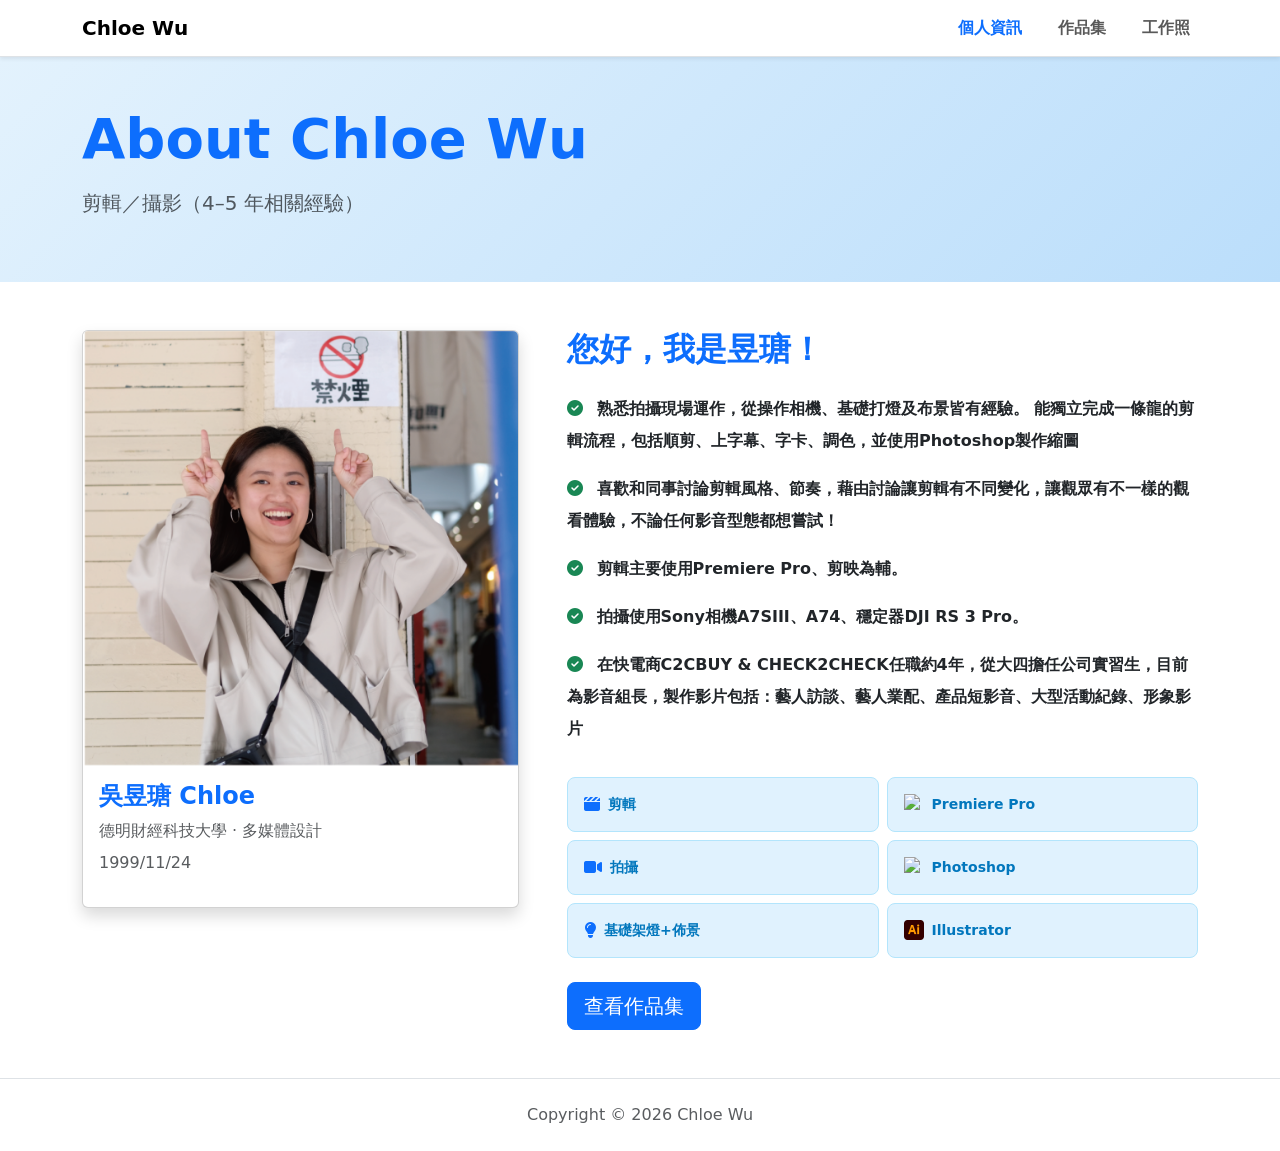
==== index.html @ f88873b4 "init" ====
<!DOCTYPE html>
<html lang="zh-Hant-TW">
    <head>
        <meta charset="UTF-8" />
        <meta name="viewport" content="width=device-width, initial-scale=1" />
        <title>Chloe Wu | 個人資訊</title>
        <!-- Bootstrap CSS -->
        <link href="https://cdn.jsdelivr.net/npm/bootstrap@5.3.3/dist/css/bootstrap.min.css" rel="stylesheet" integrity="sha384-QWTKZyjpPEjISv5WaRU9OFeRpok6YctnYmDr5pNlyT2bRjXh0JMhjY6hW+ALEwIH" crossorigin="anonymous">
        <!-- Font Awesome Icons -->
        <link href="https://cdnjs.cloudflare.com/ajax/libs/font-awesome/6.5.2/css/all.min.css" rel="stylesheet" />
        <!-- 自定義樣式 -->
        <link rel="stylesheet" href="style.css">
        <style>
            .skill-badge {
                background-color: #e0f2fe;
                border: 1px solid #b3e5fc;
                color: #0277bd;
            }
            .profile-img {
                aspect-ratio: 1;
                object-fit: cover;
            }
            .hero-bg {
                background: linear-gradient(135deg, #e3f2fd 0%, #bbdefb 100%);
            }
        </style>
        <meta name="description" content="Chloe Wu 個人網站 - 個人介紹、作品集與工作照" />
    </head>
    <body class="text-dark">
        <nav class="navbar navbar-expand-lg navbar-light bg-white border-bottom sticky-top shadow-sm">
            <div class="container">
                <a class="navbar-brand fw-semibold" href="./index.html">Chloe Wu</a>
                <button
                    class="navbar-toggler"
                    type="button"
                    data-bs-toggle="collapse"
                    data-bs-target="#navbarSupportedContent"
                    aria-controls="navbarSupportedContent"
                    aria-expanded="false"
                    aria-label="Toggle navigation"
                >
                    <span class="navbar-toggler-icon"></span>
                </button>
                <div class="collapse navbar-collapse" id="navbarSupportedContent">
                    <ul class="navbar-nav ms-auto mb-2 mb-lg-0">
                        <li class="nav-item"><a class="nav-link active" href="./index.html">個人資訊</a></li>
                        <li class="nav-item"><a class="nav-link" href="./portfolio.html">作品集</a></li>
                        <li class="nav-item"><a class="nav-link" href="./photos.html">工作照</a></li>
                    </ul>
                </div>
            </div>
        </nav>

        <!-- 頁首區塊 -->
        <header class="hero-bg">
            <div class="container">
                <div class="py-5">
                    <h1 class="display-4 fw-bold text-primary mb-3">
                        About Chloe Wu
                    </h1>
                    <p class="lead text-muted" style="font-weight: 400;">
                        剪輯／攝影（4–5 年相關經驗）
                    </p>
                </div>
            </div>
        </header>

        <!-- 主要內容：個人資訊 -->
        <main class="container">
            <section class="py-5">
                <div class="row g-5">
                    <!-- 左側：照片 + 基本資料 -->
                    <aside class="col-lg-5">
                        <div class="card shadow">
                            <img
                                src="images/profile.png"
                                alt="Chloe 的照片"
                                class="card-img-top profile-img"
                            />
                            <div class="card-body">
                                <h2 class="h4 text-primary fw-bold">吳昱瑭 Chloe</h2>
                                <p class="text-muted mb-2">德明財經科技大學 · 多媒體設計</p>
                                <p class="text-muted">1999/11/24</p>
                            </div>
                        </div>
                    </aside>

                    <!-- 右側：自我介紹與專長 -->
                    <div class="col-lg-7">
                        <h3 class="h2 fw-bold text-primary mb-4">您好，我是昱瑭！</h3>

                        <ul class="list-unstyled fw-bold lh-lg">
                            <li class="mb-3">
                                <i class="fas fa-check-circle text-success me-2"></i>
                                熟悉拍攝現場運作，從操作相機、基礎打燈及布景皆有經驗。
                                能獨立完成一條龍的剪輯流程，包括順剪、上字幕、字卡、調色，並使用Photoshop製作縮圖
                            </li>
                            <li class="mb-3">
                                <i class="fas fa-check-circle text-success me-2"></i>
                                喜歡和同事討論剪輯風格、節奏，藉由討論讓剪輯有不同變化，讓觀眾有不一樣的觀看體驗，不論任何影音型態都想嘗試！
                            </li>
                            <li class="mb-3">
                                <i class="fas fa-check-circle text-success me-2"></i>
                                剪輯主要使用Premiere Pro、剪映為輔。
                            </li>
                            <li class="mb-3">
                                <i class="fas fa-check-circle text-success me-2"></i>
                                拍攝使用Sony相機A7SIII、A74、穩定器DJI RS 3 Pro。
                            </li>
                            <li class="mb-3">
                                <i class="fas fa-check-circle text-success me-2"></i>
                                在快電商C2CBUY & CHECK2CHECK任職約4年，從大四擔任公司實習生，目前為影音組長，製作影片包括：藝人訪談、藝人業配、產品短影音、大型活動紀錄、形象影片  
                            </li>
                        </ul>

                        <div class="row g-2 mt-4">
                            <div class="col-6 col-sm-6">
                                <div class="skill-badge rounded-3 p-3 d-flex align-items-center">
                                    <i class="fa-solid fa-clapperboard text-primary me-2"></i>
                                    <span class="small fw-bold">剪輯</span>
                                </div>
                            </div>
                            <div class="col-6 col-sm-6">
                                <div class="skill-badge rounded-3 p-3 d-flex align-items-center">
                                    <img src="images/pr.png" alt="Premiere Pro" class="me-2" style="width: 20px; height: 20px;" loading="lazy" />
                                    <span class="small fw-bold">Premiere Pro</span>
                                </div>
                            </div>
                            <div class="col-6 col-sm-6">
                                <div class="skill-badge rounded-3 p-3 d-flex align-items-center">
                                    <i class="fas fa-video text-primary me-2"></i>
                                    <span class="small fw-bold">拍攝</span>
                                </div>
                            </div>
                            <div class="col-6 col-sm-6">
                                <div class="skill-badge rounded-3 p-3 d-flex align-items-center">
                                    <img src="images/ps.png" alt="Photoshop" class="me-2" style="width: 20px; height: 20px;" loading="lazy" />
                                    <span class="small fw-bold">Photoshop</span>
                                </div>
                            </div>
                            <div class="col-6 col-sm-6">
                                <div class="skill-badge rounded-3 p-3 d-flex align-items-center">
                                    <i class="fa-solid fa-lightbulb text-primary me-2"></i>
                                    <span class="small fw-bold">基礎架燈+佈景</span>
                                </div>
                            </div>
                            <div class="col-6 col-sm-6">
                                <div class="skill-badge rounded-3 p-3 d-flex align-items-center">
                                    <img src="images/AI.png" alt="Illustrator" class="me-2" style="width: 20px; height: 20px;" loading="lazy" />
                                    <span class="small fw-bold">Illustrator</span>
                                </div>
                            </div>
                        </div>

                        <div class="mt-4">
                            <a href="./portfolio.html" class="btn btn-primary btn-lg">
                                查看作品集
                            </a>
                        </div>
                    </div>
                </div>
            </section>
        </main>

        <footer class="border-top py-4 text-center text-muted">
            Copyright © <span id="y"></span> Chloe Wu
        </footer>

        <!-- Scripts -->
        <script>
            // 動態年份
            const y = document.getElementById('y');
            if (y) y.textContent = new Date().getFullYear();
        </script>
        <script src="https://cdn.jsdelivr.net/npm/bootstrap@5.3.3/dist/js/bootstrap.bundle.min.js" integrity="sha384-YvpcrYf0tY3lHB60NNkmXc5s9fDVZLESaAA55NDzOxhy9GkcIdslK1eN7N6jIeHz" crossorigin="anonymous"></script>
    </body>
</html>
---- style.css ----
.navbar-nav {
    font-weight: 600;
}

@media (min-width: 769px) {
    .navbar-nav {
        gap: 20px;
    }
}

/* Nav active color override */
.navbar .navbar-nav .nav-link.active,
.navbar .navbar-nav .nav-link.show {
    color: var(--bs-primary, #0d6efd) !important;
}

/* Optional: keep hover/focus of active consistent */
.navbar .navbar-nav .nav-link.active:hover,
.navbar .navbar-nav .nav-link.active:focus {
    color: var(--bs-primary, #0d6efd) !important;
}
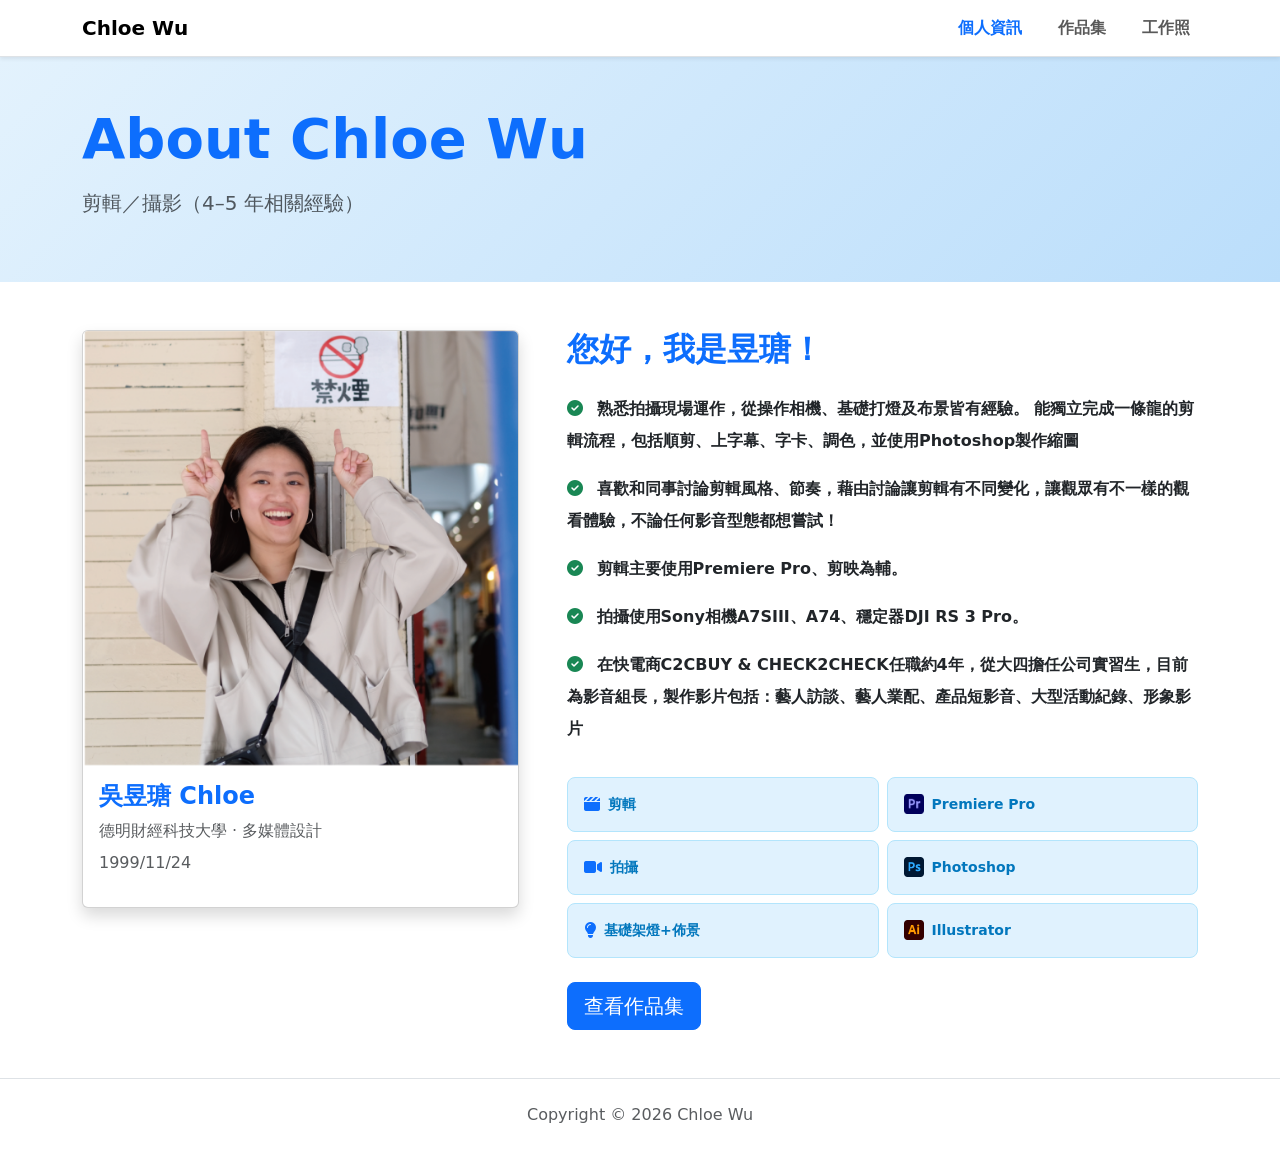
==== commit 8aaa1eb6: "[fix] 修復pr、ps大小寫錯誤" ====
--- a/index.html
+++ b/index.html
@@ -122,7 +122,7 @@
                             </div>
                             <div class="col-6 col-sm-6">
                                 <div class="skill-badge rounded-3 p-3 d-flex align-items-center">
-                                    <img src="images/pr.png" alt="Premiere Pro" class="me-2" style="width: 20px; height: 20px;" loading="lazy" />
+                                    <img src="images/PR.png" alt="Premiere Pro" class="me-2" style="width: 20px; height: 20px;" loading="lazy" />
                                     <span class="small fw-bold">Premiere Pro</span>
                                 </div>
                             </div>
@@ -134,7 +134,7 @@
                             </div>
                             <div class="col-6 col-sm-6">
                                 <div class="skill-badge rounded-3 p-3 d-flex align-items-center">
-                                    <img src="images/ps.png" alt="Photoshop" class="me-2" style="width: 20px; height: 20px;" loading="lazy" />
+                                    <img src="images/PS.png" alt="Photoshop" class="me-2" style="width: 20px; height: 20px;" loading="lazy" />
                                     <span class="small fw-bold">Photoshop</span>
                                 </div>
                             </div>
